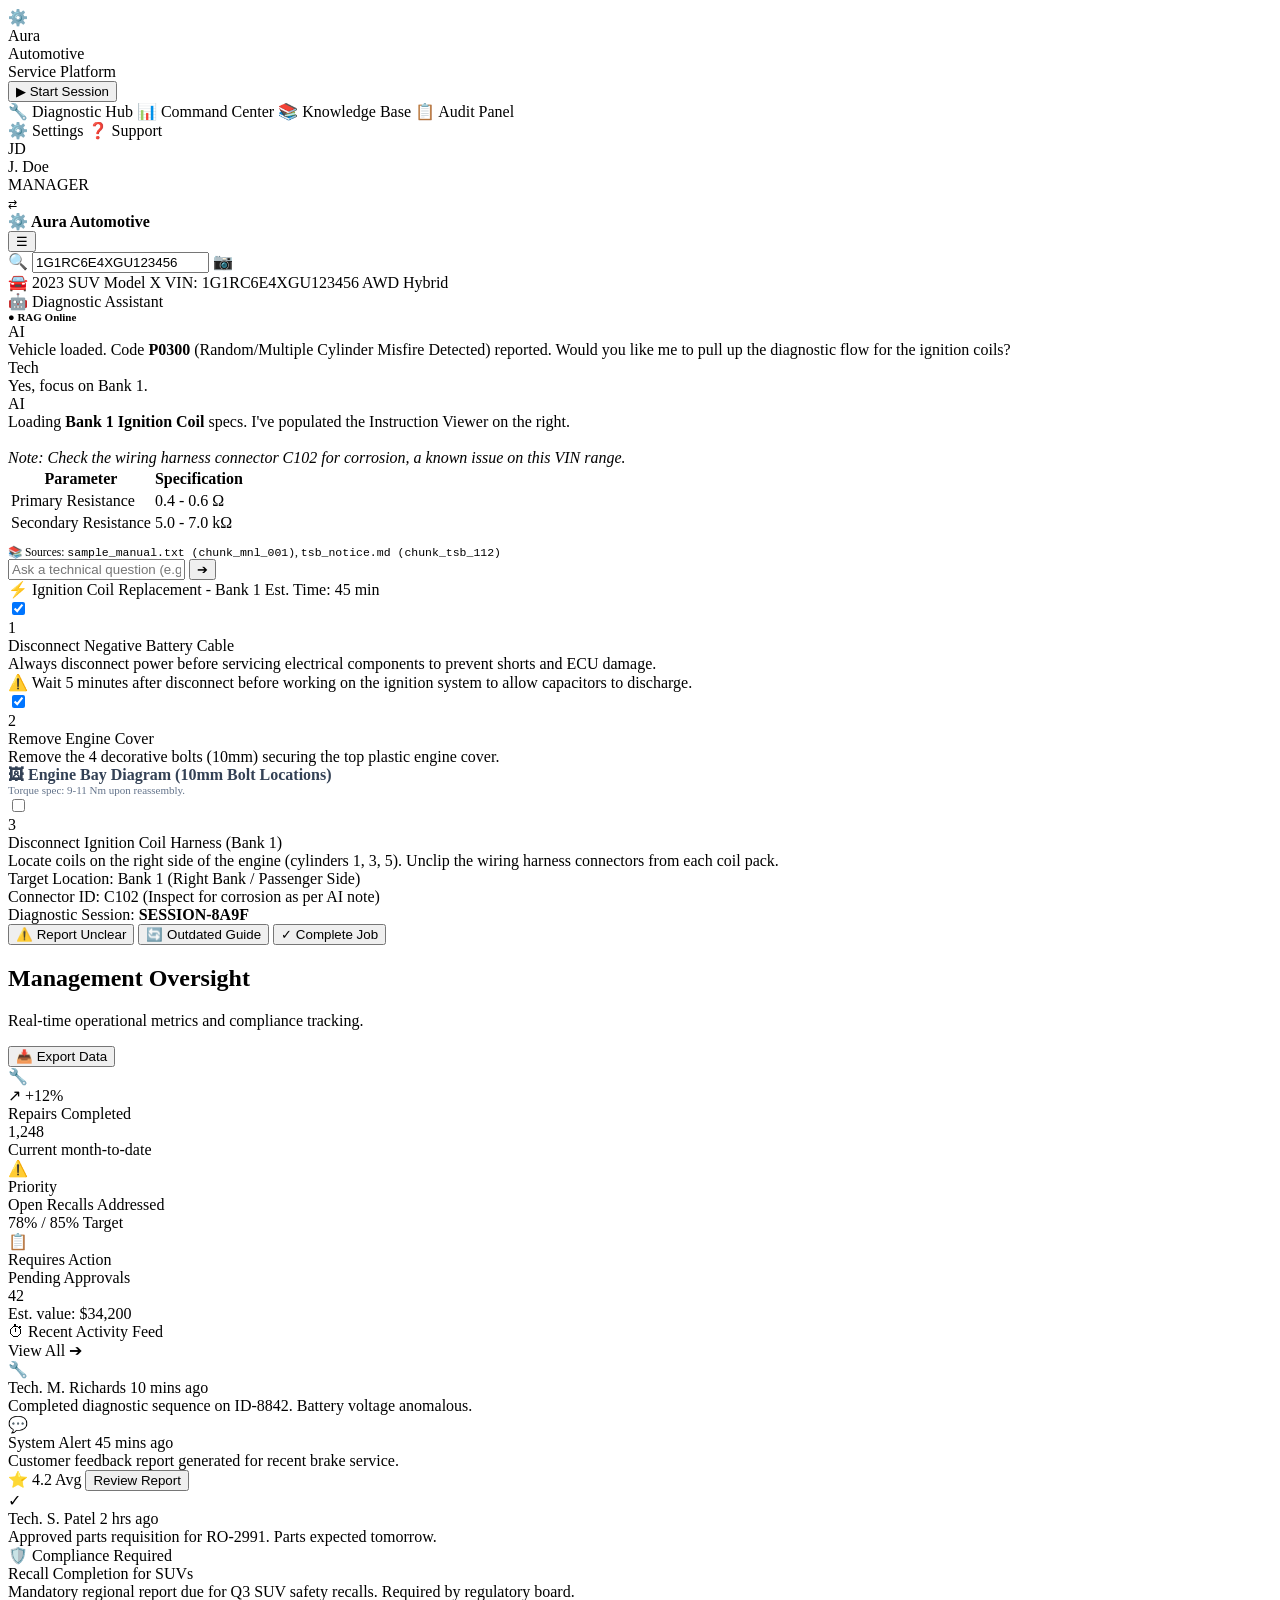
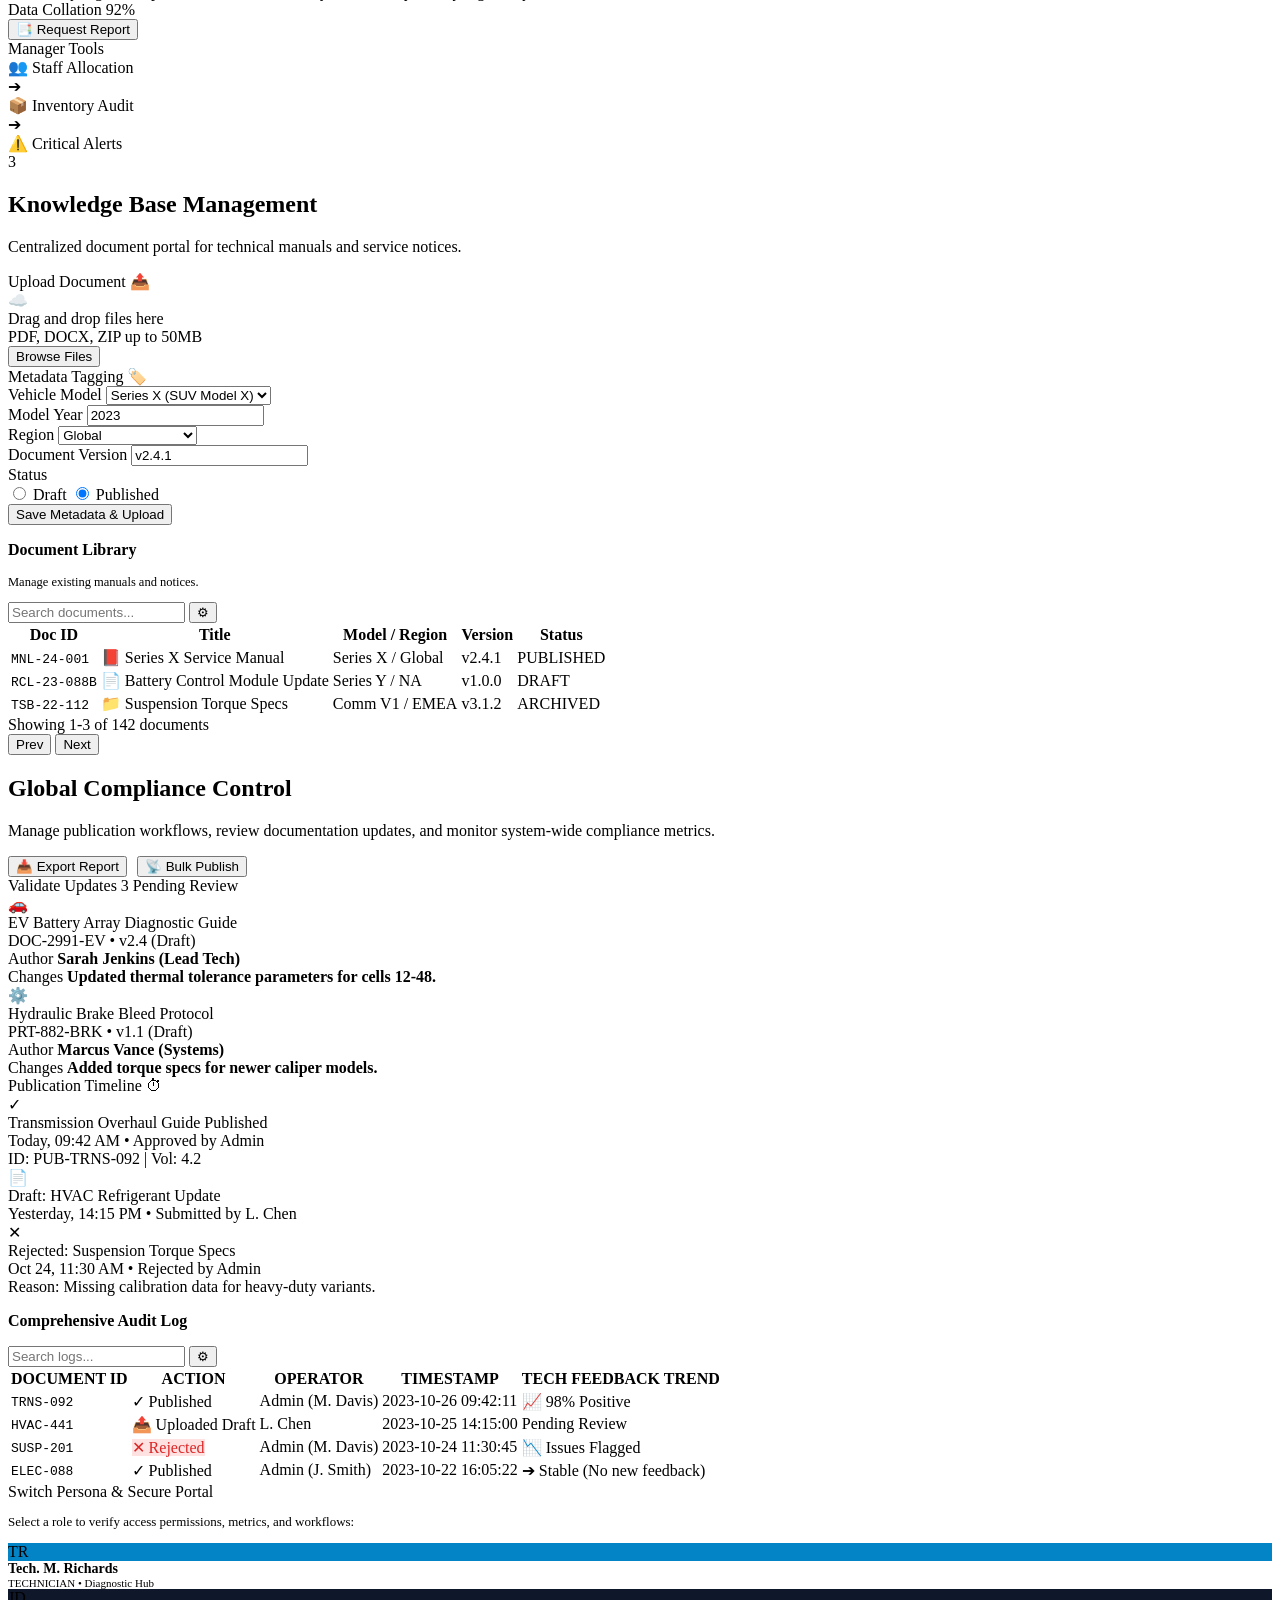
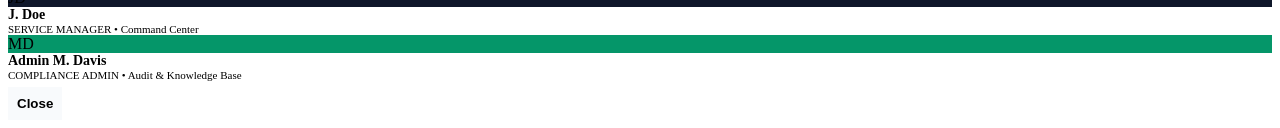
==== src/frontend/index.html @ fafbd46c "feat: implement 100% responsive multi-portal RAG platform for technician, manager, and admin" ====
<!DOCTYPE html>
<html lang="en">
<head>
  <meta charset="UTF-8">
  <meta name="viewport" content="width=device-width, initial-scale=1.0">
  <title>Aura Automotive - Service Platform</title>
  <meta name="description" content="Aura Automotive Multi-Portal RAG Platform: Diagnostic Hub, Command Center, Knowledge Base, and Global Compliance Audit.">
  <link rel="stylesheet" href="/static/style.css">
</head>
<body>

  <div class="app-wrapper">
    
    <!-- Left Navigation Sidebar -->
    <aside class="sidebar" id="app-sidebar">
      <div>
        <div class="brand-wrapper">
          <div class="brand-icon">⚙️</div>
          <div class="brand-text">Aura<br>Automotive</div>
        </div>
        <div class="brand-subtext">Service Platform</div>

        <button class="btn-start-session" id="btn-start-session">
          <span>▶</span> Start Session
        </button>

        <nav class="nav-menu">
          <a class="nav-item active" id="nav-diagnostic-hub" data-target="view-diagnostic-hub">
            <span class="nav-icon">🔧</span>
            <span>Diagnostic Hub</span>
          </a>
          <a class="nav-item" id="nav-command-center" data-target="view-command-center">
            <span class="nav-icon">📊</span>
            <span>Command Center</span>
          </a>
          <a class="nav-item" id="nav-knowledge-base" data-target="view-knowledge-base">
            <span class="nav-icon">📚</span>
            <span>Knowledge Base</span>
          </a>
          <a class="nav-item" id="nav-audit-panel" data-target="view-audit-panel">
            <span class="nav-icon">📋</span>
            <span>Audit Panel</span>
          </a>
        </nav>
      </div>

      <div class="sidebar-bottom">
        <div class="bottom-nav-group">
          <a class="nav-item" id="nav-settings">
            <span class="nav-icon">⚙️</span>
            <span>Settings</span>
          </a>
          <a class="nav-item" id="nav-support">
            <span class="nav-icon">❓</span>
            <span>Support</span>
          </a>
        </div>

        <!-- User Role Profile Pill & Switcher Trigger -->
        <div class="user-profile-pill" id="user-profile-trigger" title="Click to switch user role/portal">
          <div class="user-avatar-img" id="user-avatar-display">JD</div>
          <div class="user-info">
            <div class="user-name" id="user-name-display">J. Doe</div>
            <div class="user-role-badge" id="user-role-display">MANAGER</div>
          </div>
          <span style="font-size: 11px; color: var(--text-muted);">⇄</span>
        </div>
      </div>
    </aside>

    <!-- Main Container -->
    <div class="main-container">

      <!-- Mobile Topbar with Hamburger -->
      <div class="mobile-topbar">
        <div style="font-weight: 800; font-size: 16px;">⚙️ Aura Automotive</div>
        <button class="hamburger-btn" id="btn-mobile-menu">☰</button>
      </div>

      <!-- ===================================================================
           VIEW 1: TECHNICIAN - DIAGNOSTIC HUB
           =================================================================== -->
      <section class="portal-view active" id="view-diagnostic-hub">
        
        <!-- Top VIN & Vehicle Context Bar -->
        <div class="hub-top-bar">
          <div class="vin-search-wrapper">
            <span class="vin-search-icon">🔍</span>
            <input 
              type="text" 
              class="vin-search-input" 
              id="vin-search-input"
              value="1G1RC6E4XGU123456" 
              placeholder="Enter VIN or Model (e.g., JTMX...)"
            >
            <span class="vin-qr-icon" title="Scan Barcode / QR Code">📷</span>
          </div>

          <div class="vehicle-context-badge">
            <span>🚘 2023 SUV Model X</span>
            <span class="vin-number-tag">VIN: 1G1RC6E4XGU123456</span>
            <span class="powertrain-tag">AWD Hybrid</span>
          </div>
        </div>

        <!-- Split Diagnostic Workspace -->
        <div class="diagnostic-workspace">
          
          <!-- Left Panel: RAG Diagnostic Assistant Chat -->
          <div class="diagnostic-assistant-panel">
            <div class="panel-title-bar">
              <span>🤖</span> Diagnostic Assistant
              <span id="backend-status-pill" style="margin-left: auto; font-size: 11px; font-weight: 600; color: var(--success); display: flex; align-items: center; gap: 4px;">
                ● RAG Online
              </span>
            </div>

            <!-- Chat Stream Scroll -->
            <div class="chat-history-scroll" id="hub-chat-stream">
              
              <!-- Bot Initial Message -->
              <div class="chat-bubble-row bot">
                <div class="chat-avatar">AI</div>
                <div class="chat-bubble-content">
                  Vehicle loaded. Code <strong>P0300</strong> (Random/Multiple Cylinder Misfire Detected) reported. Would you like me to pull up the diagnostic flow for the ignition coils?
                </div>
              </div>

              <!-- Technician User Response -->
              <div class="chat-bubble-row user">
                <div class="chat-avatar user-avatar">Tech</div>
                <div class="chat-bubble-content">
                  Yes, focus on Bank 1.
                </div>
              </div>

              <!-- Bot Response with Specs Table -->
              <div class="chat-bubble-row bot" id="initial-bot-response">
                <div class="chat-avatar">AI</div>
                <div class="chat-bubble-content">
                  Loading <strong>Bank 1 Ignition Coil</strong> specs. I've populated the Instruction Viewer on the right.<br><br>
                  <em>Note: Check the wiring harness connector C102 for corrosion, a known issue on this VIN range.</em>
                  <table class="chat-specs-table">
                    <thead>
                      <tr><th>Parameter</th><th>Specification</th></tr>
                    </thead>
                    <tbody>
                      <tr><td>Primary Resistance</td><td>0.4 - 0.6 Ω</td></tr>
                      <tr><td>Secondary Resistance</td><td>5.0 - 7.0 kΩ</td></tr>
                    </tbody>
                  </table>
                  <div style="margin-top: 10px; font-size: 11.5px; color: var(--text-muted);">
                    📚 Sources: <code>sample_manual.txt (chunk_mnl_001)</code>, <code>tsb_notice.md (chunk_tsb_112)</code>
                  </div>
                </div>
              </div>

            </div>

            <!-- Chat Input Dock -->
            <div class="chat-input-dock">
              <input 
                type="text" 
                class="chat-input-field" 
                id="hub-query-input"
                placeholder="Ask a technical question (e.g., 'What is primary resistance?') ..." 
              />
              <button class="chat-send-btn" id="hub-query-submit">➔</button>
            </div>
          </div>

          <!-- Right Panel: Step-by-Step Repair Instruction Viewer -->
          <div class="instruction-viewer-panel">
            <div class="viewer-header-bar">
              <span>⚡ Ignition Coil Replacement - Bank 1</span>
              <span class="time-badge">Est. Time: 45 min</span>
            </div>

            <div class="steps-list-scroll">
              
              <!-- Step 1 -->
              <div class="step-item-card" id="repair-step-1">
                <div class="step-header-line">
                  <input type="checkbox" class="step-checkbox" id="check-step-1" checked>
                  <div class="step-number-box">1</div>
                  <span>Disconnect Negative Battery Cable</span>
                </div>
                <div class="step-body-text">
                  Always disconnect power before servicing electrical components to prevent shorts and ECU damage.
                </div>
                <div class="step-warning-box">
                  <span>⚠️</span>
                  <span>Wait 5 minutes after disconnect before working on the ignition system to allow capacitors to discharge.</span>
                </div>
              </div>

              <!-- Step 2 -->
              <div class="step-item-card" id="repair-step-2">
                <div class="step-header-line">
                  <input type="checkbox" class="step-checkbox" id="check-step-2" checked>
                  <div class="step-number-box">2</div>
                  <span>Remove Engine Cover</span>
                </div>
                <div class="step-body-text">
                  Remove the 4 decorative bolts (10mm) securing the top plastic engine cover.
                </div>
                <div class="step-diagram-preview">
                  <div style="font-weight: 600; color: #334155;">🖼 Engine Bay Diagram (10mm Bolt Locations)</div>
                  <div style="font-size: 11px; color: #64748b;">Torque spec: 9-11 Nm upon reassembly.</div>
                </div>
              </div>

              <!-- Step 3 (Active Step) -->
              <div class="step-item-card active-step" id="repair-step-3">
                <div class="step-header-line">
                  <input type="checkbox" class="step-checkbox" id="check-step-3">
                  <div class="step-number-box">3</div>
                  <span>Disconnect Ignition Coil Harness (Bank 1)</span>
                </div>
                <div class="step-body-text">
                  Locate coils on the right side of the engine (cylinders 1, 3, 5). Unclip the wiring harness connectors from each coil pack.
                </div>
                <div class="step-code-box">
                  Target Location: Bank 1 (Right Bank / Passenger Side)<br>
                  Connector ID: C102 (Inspect for corrosion as per AI note)
                </div>
              </div>

            </div>
          </div>

        </div>

        <!-- Diagnostic Session Bottom Action Bar -->
        <div class="diagnostic-bottom-bar">
          <div class="session-badge-text">
            Diagnostic Session: <strong>SESSION-8A9F</strong>
          </div>
          <div class="bottom-action-buttons">
            <button class="btn-report-unclear" id="btn-report-unclear">
              <span>⚠️</span> Report Unclear
            </button>
            <button class="btn-outdated-guide" id="btn-outdated-guide">
              <span>🔄</span> Outdated Guide
            </button>
            <button class="btn-complete-job" id="btn-complete-job">
              <span>✓</span> Complete Job
            </button>
          </div>
        </div>

      </section>

      <!-- ===================================================================
           VIEW 2: MANAGER - COMMAND CENTER (Management Oversight)
           =================================================================== -->
      <section class="portal-view" id="view-command-center">
        <div class="oversight-container">
          
          <!-- View Header -->
          <div class="view-header-row">
            <div>
              <h1 class="view-title-main">Management Oversight</h1>
              <p class="view-subtitle">Real-time operational metrics and compliance tracking.</p>
            </div>
            <button class="btn-export" id="btn-export-manager">
              <span>📥</span> Export Data
            </button>
          </div>

          <!-- Top Metrics KPI Cards Grid -->
          <div class="metrics-kpi-grid">
            
            <!-- KPI 1: Repairs Completed -->
            <div class="kpi-card">
              <div class="kpi-card-header">
                <div class="kpi-icon-square blue">🔧</div>
                <div class="kpi-badge-tag green">↗ +12%</div>
              </div>
              <div class="kpi-label">Repairs Completed</div>
              <div class="kpi-number-display" id="metric-repairs-count">1,248</div>
              <div class="kpi-footer-note">Current month-to-date</div>
            </div>

            <!-- KPI 2: Open Recalls Addressed -->
            <div class="kpi-card">
              <div class="kpi-card-header">
                <div class="kpi-icon-square red">⚠️</div>
                <div class="kpi-badge-tag yellow">Priority</div>
              </div>
              <div class="kpi-label">Open Recalls Addressed</div>
              <div class="kpi-number-display">
                <span id="metric-recalls-pct">78%</span>
                <span class="kpi-target-text">/ 85% Target</span>
              </div>
              <div class="kpi-progress-bar-track">
                <div class="kpi-progress-bar-fill" style="width: 78%;"></div>
              </div>
            </div>

            <!-- KPI 3: Pending Approvals -->
            <div class="kpi-card">
              <div class="kpi-card-header">
                <div class="kpi-icon-square amber">📋</div>
                <div class="kpi-badge-tag red">Requires Action</div>
              </div>
              <div class="kpi-label">Pending Approvals</div>
              <div class="kpi-number-display" id="metric-approvals-count">42</div>
              <div class="kpi-footer-note">Est. value: $34,200</div>
            </div>

          </div>

          <!-- Oversight Body: 2 Columns -->
          <div class="oversight-body-grid">
            
            <!-- Left: Recent Activity Feed -->
            <div class="feed-card-box">
              <div class="feed-header-line">
                <div class="feed-title">
                  <span>⏱</span> Recent Activity Feed
                </div>
                <a class="feed-view-all-link">View All ➔</a>
              </div>

              <div class="activity-timeline">
                
                <div class="activity-item">
                  <div class="activity-dot-icon">🔧</div>
                  <div class="activity-content">
                    <div class="activity-meta-top">
                      <span class="activity-actor-name">Tech. M. Richards</span>
                      <span class="activity-time">10 mins ago</span>
                    </div>
                    <div class="activity-text-desc">
                      Completed diagnostic sequence on <span class="tag-code">ID-8842</span>. Battery voltage anomalous.
                    </div>
                  </div>
                </div>

                <div class="activity-item">
                  <div class="activity-dot-icon">💬</div>
                  <div class="activity-content">
                    <div class="activity-meta-top">
                      <span class="activity-actor-name">System Alert</span>
                      <span class="activity-time">45 mins ago</span>
                    </div>
                    <div class="activity-text-desc">
                      Customer feedback report generated for recent brake service.
                    </div>
                    <div class="activity-action-row">
                      <span class="rating-badge">⭐ 4.2 Avg</span>
                      <button class="review-report-btn">Review Report</button>
                    </div>
                  </div>
                </div>

                <div class="activity-item">
                  <div class="activity-dot-icon">✓</div>
                  <div class="activity-content">
                    <div class="activity-meta-top">
                      <span class="activity-actor-name">Tech. S. Patel</span>
                      <span class="activity-time">2 hrs ago</span>
                    </div>
                    <div class="activity-text-desc">
                      Approved parts requisition for <span class="tag-code">RO-2991</span>. Parts expected tomorrow.
                    </div>
                  </div>
                </div>

              </div>
            </div>

            <!-- Right: Compliance Card & Manager Tools -->
            <div class="right-column-stack">
              
              <!-- Dark Compliance Card -->
              <div class="compliance-dark-card">
                <div class="compliance-tag-pill">
                  <span>🛡️</span> Compliance Required
                </div>
                <div class="compliance-card-title">Recall Completion for SUVs</div>
                <div class="compliance-card-desc">
                  Mandatory regional report due for Q3 SUV safety recalls. Required by regulatory board.
                </div>
                <div class="compliance-progress-box">
                  <div class="compliance-progress-labels">
                    <span>Data Collation</span>
                    <span>92%</span>
                  </div>
                  <div class="kpi-progress-bar-track" style="background: rgba(255,255,255,0.2);">
                    <div class="kpi-progress-bar-fill" style="width: 92%; background: #38bdf8;"></div>
                  </div>
                </div>
                <button class="btn-request-report" id="btn-request-compliance-report">
                  <span>📑</span> Request Report
                </button>
              </div>

              <!-- Manager Tools List -->
              <div class="manager-tools-card">
                <div class="tools-header-label">Manager Tools</div>
                <div class="tool-item-row">
                  <div class="tool-left-info">
                    <span>👥</span>
                    <span>Staff Allocation</span>
                  </div>
                  <span>➔</span>
                </div>
                <div class="tool-item-row">
                  <div class="tool-left-info">
                    <span>📦</span>
                    <span>Inventory Audit</span>
                  </div>
                  <span>➔</span>
                </div>
                <div class="tool-item-row">
                  <div class="tool-left-info">
                    <span>⚠️</span>
                    <span>Critical Alerts</span>
                  </div>
                  <div class="tool-alert-badge">3</div>
                </div>
              </div>

            </div>

          </div>

        </div>
      </section>

      <!-- ===================================================================
           VIEW 3: ADMIN - KNOWLEDGE BASE MANAGEMENT
           =================================================================== -->
      <section class="portal-view" id="view-knowledge-base">
        <div class="oversight-container">
          
          <div class="view-header-row">
            <div>
              <h1 class="view-title-main">Knowledge Base Management</h1>
              <p class="view-subtitle">Centralized document portal for technical manuals and service notices.</p>
            </div>
          </div>

          <div class="kb-layout-grid">
            
            <!-- Left: Upload & Tagging -->
            <div>
              <!-- Drag and Drop Box -->
              <div class="upload-dropzone-card">
                <div class="card-title-header">
                  <span>Upload Document</span>
                  <span>📤</span>
                </div>
                <div class="dropzone-dashed-box" id="dropzone-box">
                  <div class="dropzone-icon">☁️</div>
                  <div class="dropzone-text">Drag and drop files here</div>
                  <div class="dropzone-hint">PDF, DOCX, ZIP up to 50MB</div>
                  <button class="btn-browse-files">Browse Files</button>
                </div>
              </div>

              <!-- Metadata Tagging Form -->
              <div class="metadata-tagging-card">
                <div class="card-title-header">
                  <span>Metadata Tagging</span>
                  <span>🏷️</span>
                </div>

                <form id="metadata-tagging-form">
                  <div class="form-group">
                    <label>Vehicle Model</label>
                    <select id="tag-vehicle-model">
                      <option value="">Select Model...</option>
                      <option value="Series X (SUV Model X)" selected>Series X (SUV Model X)</option>
                      <option value="Series Y">Series Y</option>
                      <option value="Comm V1">Comm V1</option>
                    </select>
                  </div>

                  <div class="form-row-2col">
                    <div class="form-group">
                      <label>Model Year</label>
                      <input type="text" id="tag-model-year" placeholder="YYYY" value="2023">
                    </div>
                    <div class="form-group">
                      <label>Region</label>
                      <select id="tag-region">
                        <option value="Global">Global</option>
                        <option value="NA">North America (NA)</option>
                        <option value="EMEA">EMEA</option>
                      </select>
                    </div>
                  </div>

                  <div class="form-group">
                    <label>Document Version</label>
                    <input type="text" id="tag-doc-version" placeholder="e.g. v2.1.0" value="v2.4.1">
                  </div>

                  <div class="form-group">
                    <label>Status</label>
                    <div class="radio-group-row">
                      <label class="radio-label">
                        <input type="radio" name="doc_status" value="Draft"> Draft
                      </label>
                      <label class="radio-label">
                        <input type="radio" name="doc_status" value="Published" checked> Published
                      </label>
                    </div>
                  </div>

                  <button type="submit" class="btn-save-metadata">Save Metadata & Upload</button>
                </form>
              </div>

            </div>

            <!-- Right: Document Library Table -->
            <div class="document-library-card">
              <div class="library-top-bar">
                <div>
                  <h3 style="font-size: 16px; font-weight: 700; color: var(--text-title);">Document Library</h3>
                  <p style="font-size: 12.5px; color: var(--text-muted);">Manage existing manuals and notices.</p>
                </div>
                <div class="search-filter-box">
                  <input type="text" class="table-search-input" id="kb-search-input" placeholder="Search documents...">
                  <button class="btn-filter-icon">⚙</button>
                </div>
              </div>

              <table class="data-table" id="kb-table">
                <thead>
                  <tr>
                    <th>Doc ID</th>
                    <th>Title</th>
                    <th>Model / Region</th>
                    <th>Version</th>
                    <th>Status</th>
                  </tr>
                </thead>
                <tbody id="kb-table-body">
                  <tr>
                    <td><code>MNL-24-001</code></td>
                    <td>
                      <div class="doc-title-cell">
                        <span>📕</span>
                        <span>Series X Service Manual</span>
                      </div>
                    </td>
                    <td>Series X / Global</td>
                    <td>v2.4.1</td>
                    <td><span class="status-badge published">PUBLISHED</span></td>
                  </tr>
                  <tr>
                    <td><code>RCL-23-088B</code></td>
                    <td>
                      <div class="doc-title-cell">
                        <span>📄</span>
                        <span>Battery Control Module Update</span>
                      </div>
                    </td>
                    <td>Series Y / NA</td>
                    <td>v1.0.0</td>
                    <td><span class="status-badge draft">DRAFT</span></td>
                  </tr>
                  <tr>
                    <td><code>TSB-22-112</code></td>
                    <td>
                      <div class="doc-title-cell">
                        <span>📁</span>
                        <span>Suspension Torque Specs</span>
                      </div>
                    </td>
                    <td>Comm V1 / EMEA</td>
                    <td>v3.1.2</td>
                    <td><span class="status-badge archived">ARCHIVED</span></td>
                  </tr>
                </tbody>
              </table>

              <div class="table-pagination-footer">
                <div>Showing 1-3 of 142 documents</div>
                <div class="pagination-btns">
                  <button class="btn-page">Prev</button>
                  <button class="btn-page">Next</button>
                </div>
              </div>

            </div>

          </div>

        </div>
      </section>

      <!-- ===================================================================
           VIEW 4: ADMIN - GLOBAL COMPLIANCE CONTROL (Audit Panel)
           =================================================================== -->
      <section class="portal-view" id="view-audit-panel">
        <div class="oversight-container">
          
          <div class="view-header-row">
            <div>
              <h1 class="view-title-main">Global Compliance Control</h1>
              <p class="view-subtitle">Manage publication workflows, review documentation updates, and monitor system-wide compliance metrics.</p>
            </div>
            <div style="display: flex; gap: 10px;">
              <button class="btn-export" id="btn-export-audit">
                <span>📥</span> Export Report
              </button>
              <button class="btn-bulk-publish" id="btn-bulk-publish">
                <span>📡</span> Bulk Publish
              </button>
            </div>
          </div>

          <!-- Top Grid: Validate Updates & Publication Timeline -->
          <div class="audit-top-grid">
            
            <!-- Left: Validate Updates -->
            <div class="validate-updates-card">
              <div class="card-title-header">
                <span>Validate Updates</span>
                <span class="pending-review-badge">3 Pending Review</span>
              </div>

              <!-- Update 1 -->
              <div class="update-item-box">
                <div class="update-box-title-row">
                  <span>🚗</span>
                  <div class="update-box-title">EV Battery Array Diagnostic Guide</div>
                  <span class="update-doc-tag">DOC-2991-EV &bull; v2.4 (Draft)</span>
                </div>
                <div class="update-meta-grid">
                  <div>
                    <span>Author</span>
                    <strong>Sarah Jenkins (Lead Tech)</strong>
                  </div>
                  <div>
                    <span>Changes</span>
                    <strong>Updated thermal tolerance parameters for cells 12-48.</strong>
                  </div>
                </div>
              </div>

              <!-- Update 2 -->
              <div class="update-item-box">
                <div class="update-box-title-row">
                  <span>⚙️</span>
                  <div class="update-box-title">Hydraulic Brake Bleed Protocol</div>
                  <span class="update-doc-tag">PRT-882-BRK &bull; v1.1 (Draft)</span>
                </div>
                <div class="update-meta-grid">
                  <div>
                    <span>Author</span>
                    <strong>Marcus Vance (Systems)</strong>
                  </div>
                  <div>
                    <span>Changes</span>
                    <strong>Added torque specs for newer caliper models.</strong>
                  </div>
                </div>
              </div>

            </div>

            <!-- Right: Publication Timeline -->
            <div class="timeline-card">
              <div class="card-title-header">
                <span>Publication Timeline</span>
                <span>⏱</span>
              </div>

              <div class="timeline-items-list">
                
                <div class="timeline-item-entry">
                  <div class="timeline-icon-bubble">✓</div>
                  <div class="timeline-entry-content">
                    <div class="timeline-entry-title">Transmission Overhaul Guide Published</div>
                    <div class="timeline-entry-time">Today, 09:42 AM &bull; Approved by Admin</div>
                    <div class="timeline-id-box">ID: PUB-TRNS-092 | Vol: 4.2</div>
                  </div>
                </div>

                <div class="timeline-item-entry">
                  <div class="timeline-icon-bubble gray">📄</div>
                  <div class="timeline-entry-content">
                    <div class="timeline-entry-title">Draft: HVAC Refrigerant Update</div>
                    <div class="timeline-entry-time">Yesterday, 14:15 PM &bull; Submitted by L. Chen</div>
                  </div>
                </div>

                <div class="timeline-item-entry">
                  <div class="timeline-icon-bubble red">✕</div>
                  <div class="timeline-entry-content">
                    <div class="timeline-entry-title">Rejected: Suspension Torque Specs</div>
                    <div class="timeline-entry-time">Oct 24, 11:30 AM &bull; Rejected by Admin</div>
                    <div class="timeline-rejection-reason">Reason: Missing calibration data for heavy-duty variants.</div>
                  </div>
                </div>

              </div>
            </div>

          </div>

          <!-- Bottom: Comprehensive Audit Log Table -->
          <div class="audit-table-card">
            <div class="library-top-bar">
              <div>
                <h3 style="font-size: 16px; font-weight: 700; color: var(--text-title);">Comprehensive Audit Log</h3>
              </div>
              <div class="search-filter-box">
                <input type="text" class="table-search-input" id="audit-search-input" placeholder="Search logs...">
                <button class="btn-filter-icon">⚙</button>
              </div>
            </div>

            <table class="data-table" id="audit-table">
              <thead>
                <tr>
                  <th>DOCUMENT ID</th>
                  <th>ACTION</th>
                  <th>OPERATOR</th>
                  <th>TIMESTAMP</th>
                  <th>TECH FEEDBACK TREND</th>
                </tr>
              </thead>
              <tbody>
                <tr>
                  <td><code>TRNS-092</code></td>
                  <td><span class="status-badge published">✓ Published</span></td>
                  <td>Admin (M. Davis)</td>
                  <td>2023-10-26 09:42:11</td>
                  <td><span class="feedback-trend-pill positive">📈 98% Positive</span></td>
                </tr>
                <tr>
                  <td><code>HVAC-441</code></td>
                  <td><span class="status-badge draft">📤 Uploaded Draft</span></td>
                  <td>L. Chen</td>
                  <td>2023-10-25 14:15:00</td>
                  <td><span class="feedback-trend-pill neutral">Pending Review</span></td>
                </tr>
                <tr>
                  <td><code>SUSP-201</code></td>
                  <td><span class="status-badge" style="background:#fee2e2; color:#dc2626;">✕ Rejected</span></td>
                  <td>Admin (M. Davis)</td>
                  <td>2023-10-24 11:30:45</td>
                  <td><span class="feedback-trend-pill negative">📉 Issues Flagged</span></td>
                </tr>
                <tr>
                  <td><code>ELEC-088</code></td>
                  <td><span class="status-badge published">✓ Published</span></td>
                  <td>Admin (J. Smith)</td>
                  <td>2023-10-22 16:05:22</td>
                  <td><span class="feedback-trend-pill neutral">➔ Stable (No new feedback)</span></td>
                </tr>
              </tbody>
            </table>

          </div>

        </div>
      </section>

    </div>
  </div>

  <!-- Role Switcher Modal -->
  <div class="role-modal-backdrop" id="role-modal">
    <div class="role-modal-card">
      <div class="role-modal-title">Switch Persona & Secure Portal</div>
      <p style="font-size: 13px; color: var(--text-muted);">
        Select a role to verify access permissions, metrics, and workflows:
      </p>

      <div class="role-options-list">
        <div class="role-select-item" data-role="TECHNICIAN" data-name="Tech. M. Richards" data-avatar="TR" data-target="view-diagnostic-hub">
          <div class="user-avatar-img" style="background:#0284c7;">TR</div>
          <div>
            <div style="font-weight: 700; font-size: 14px;">Tech. M. Richards</div>
            <div style="font-size: 11px; color: var(--primary);">TECHNICIAN &bull; Diagnostic Hub</div>
          </div>
        </div>

        <div class="role-select-item selected" data-role="MANAGER" data-name="J. Doe" data-avatar="JD" data-target="view-command-center">
          <div class="user-avatar-img" style="background:#0f172a;">JD</div>
          <div>
            <div style="font-weight: 700; font-size: 14px;">J. Doe</div>
            <div style="font-size: 11px; color: var(--primary);">SERVICE MANAGER &bull; Command Center</div>
          </div>
        </div>

        <div class="role-select-item" data-role="ADMIN" data-name="Admin M. Davis" data-avatar="MD" data-target="view-audit-panel">
          <div class="user-avatar-img" style="background:#059669;">MD</div>
          <div>
            <div style="font-weight: 700; font-size: 14px;">Admin M. Davis</div>
            <div style="font-size: 11px; color: var(--primary);">COMPLIANCE ADMIN &bull; Audit & Knowledge Base</div>
          </div>
        </div>
      </div>

      <button id="btn-close-role-modal" style="margin-top: 6px; padding: 9px; border: 1px solid var(--border-color); background: #f8fafc; border-radius: var(--radius-md); font-weight: 600; cursor: pointer;">
        Close
      </button>
    </div>
  </div>

  <script src="/static/app.js"></script>
</body>
</html>
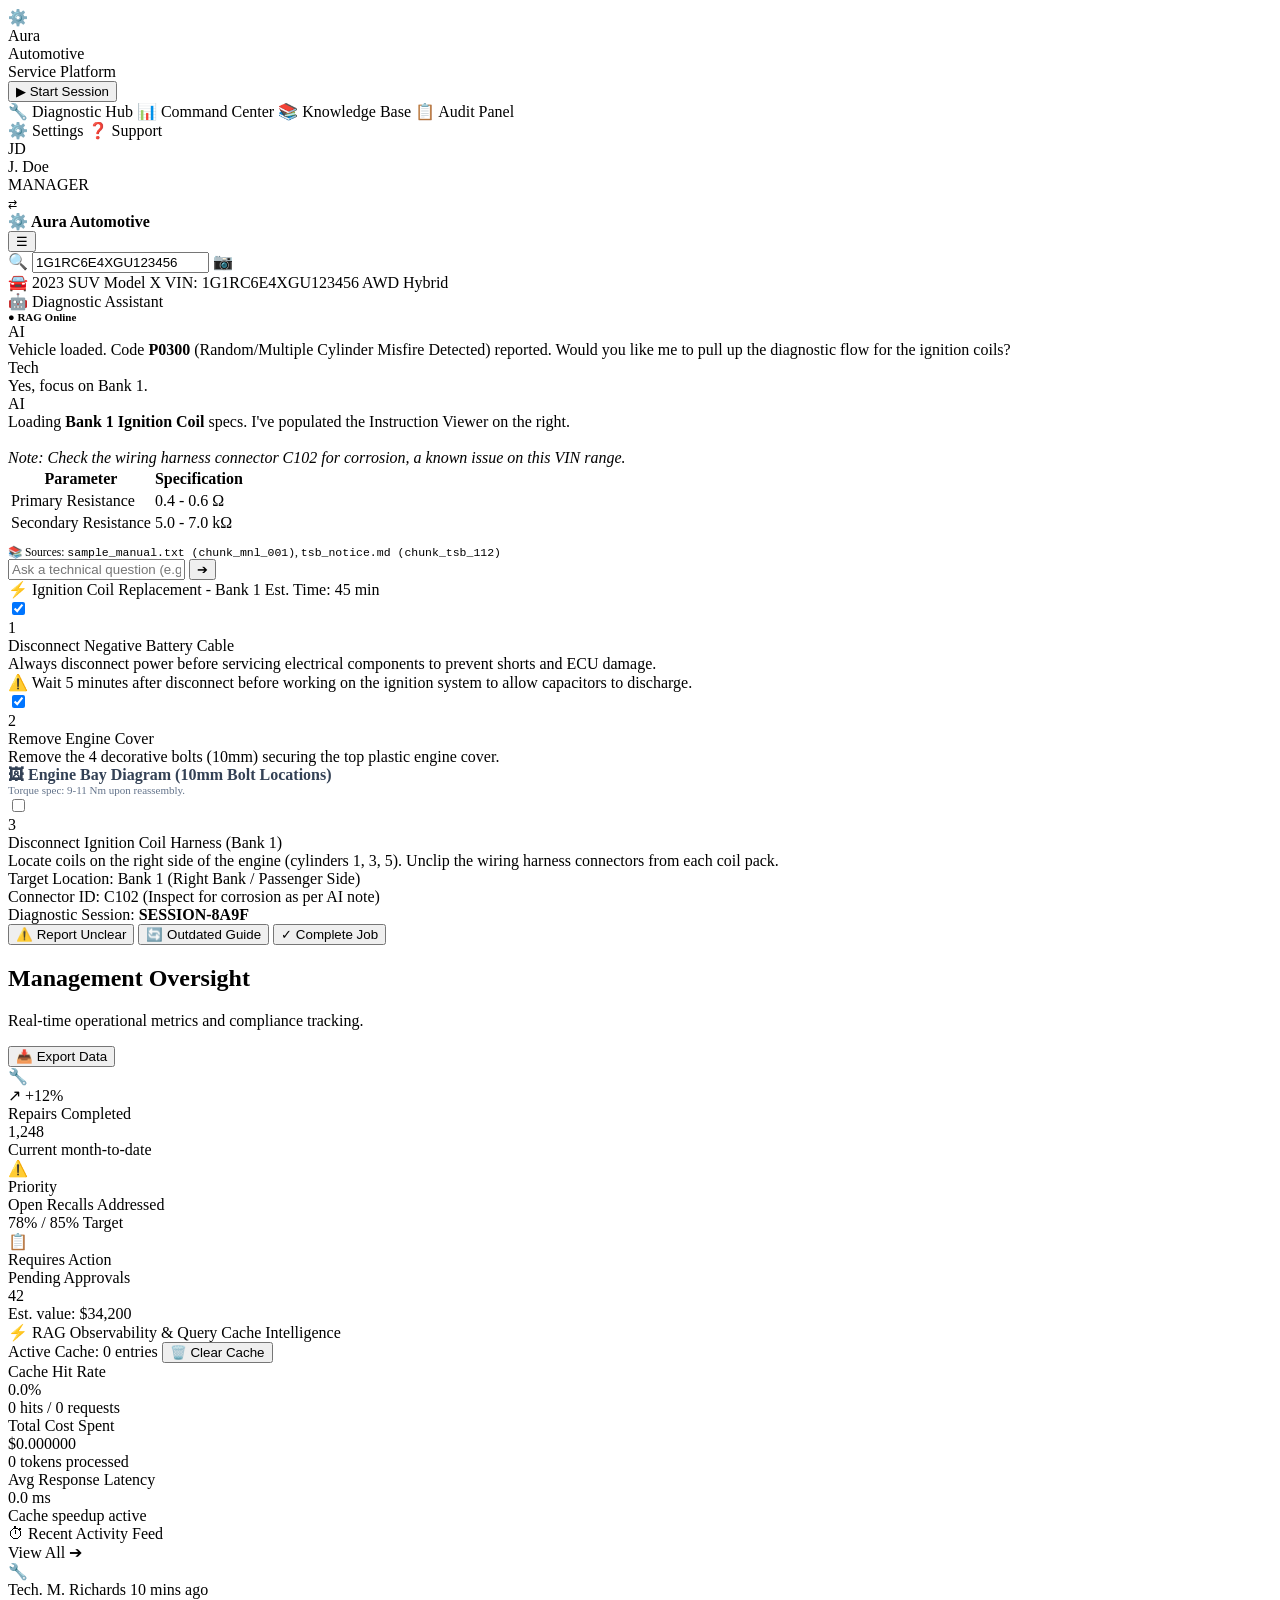
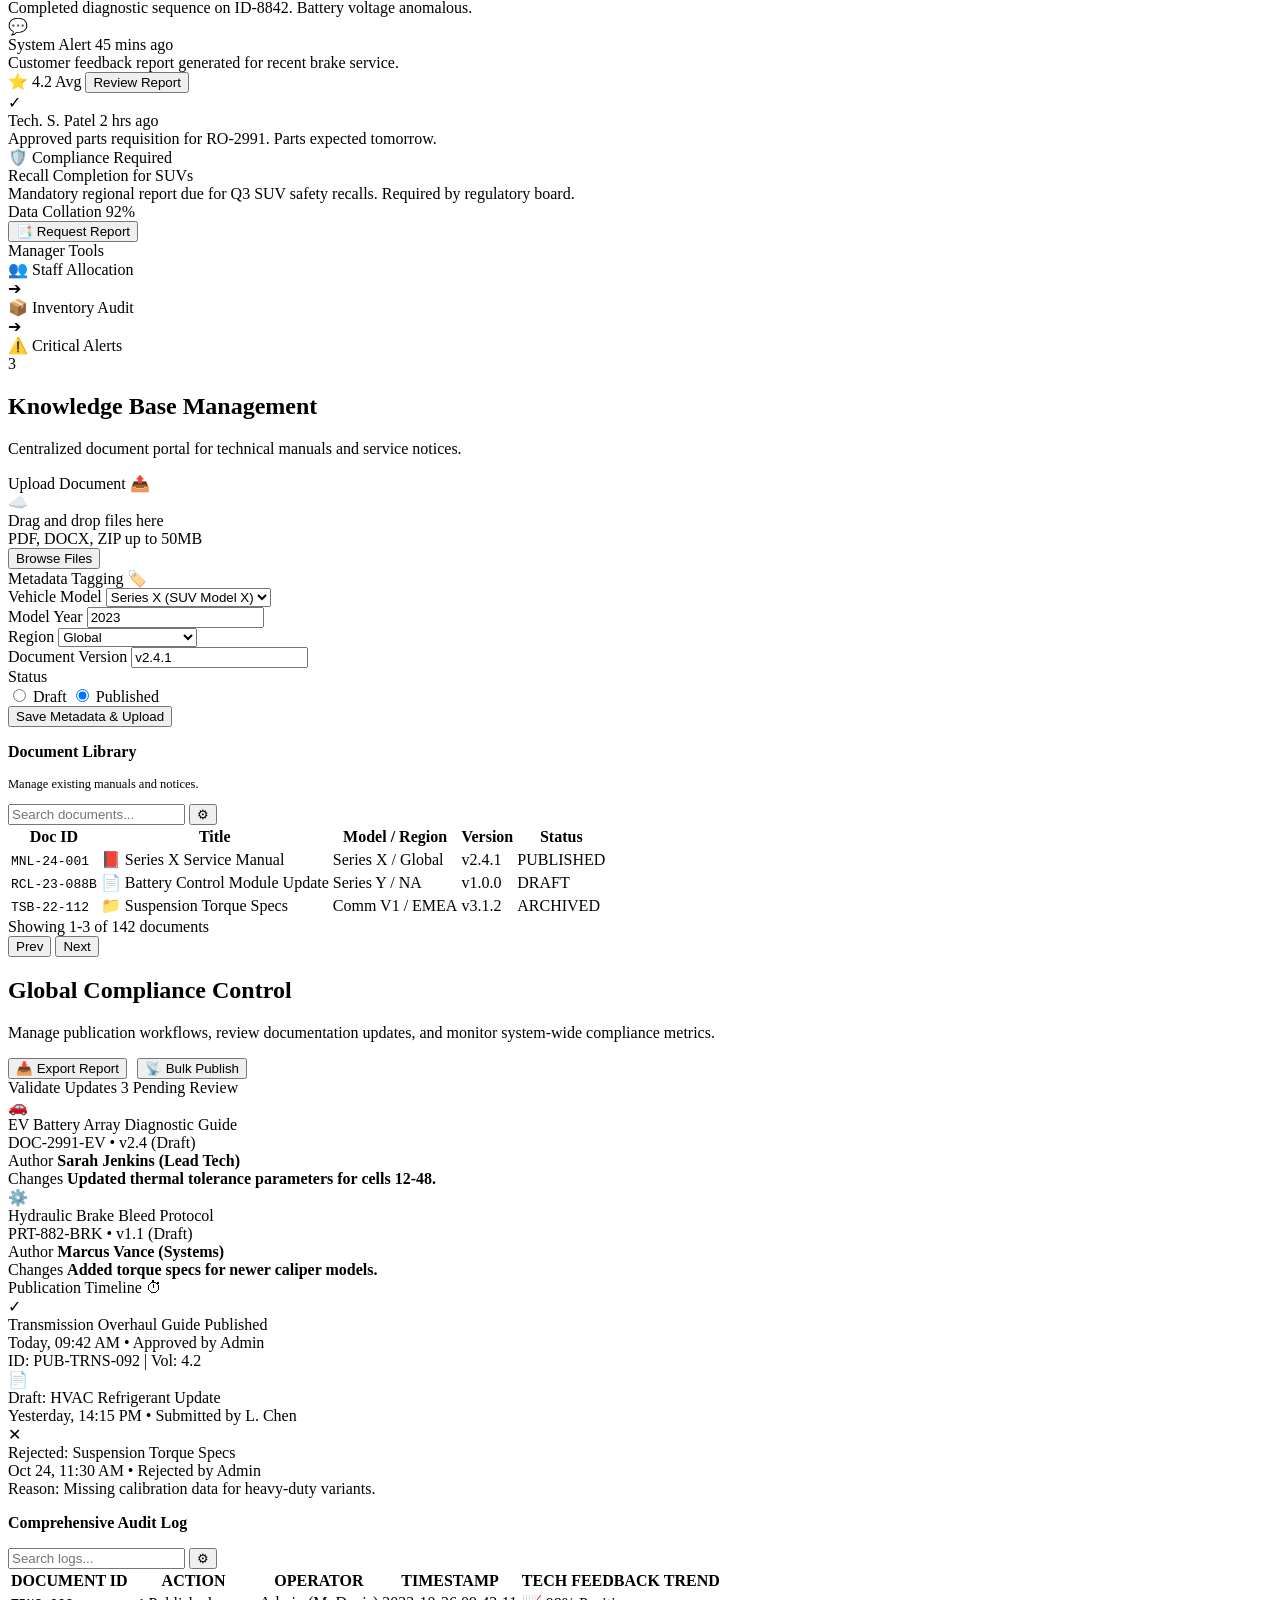
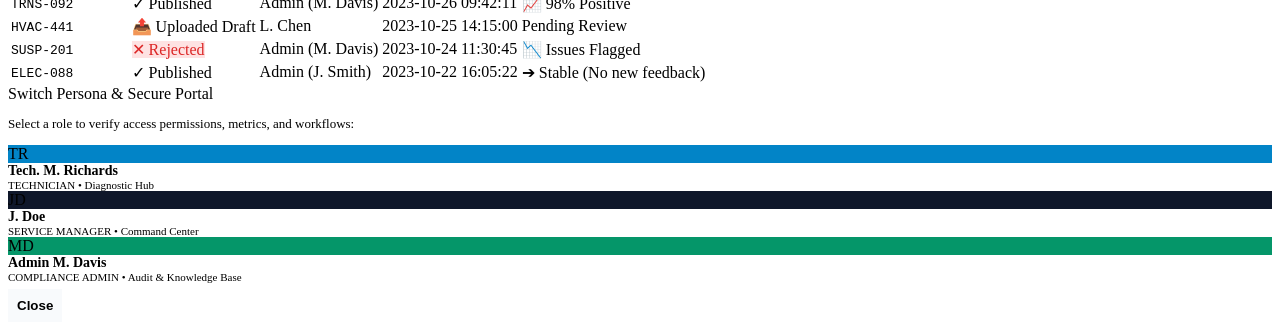
==== commit 463b9a78: "feat: implement SHA-256 query caching, structured audit logging, and token cost tracking" ====
--- a/src/frontend/index.html
+++ b/src/frontend/index.html
@@ -309,6 +309,41 @@
               <div class="kpi-footer-note">Est. value: $34,200</div>
             </div>
 
+          </div>
+
+          <!-- RAG Observability & Query Caching Metrics Strip -->
+          <div class="observability-metrics-section">
+            <div class="observability-header-row">
+              <div class="observability-title">
+                <span>⚡</span> RAG Observability &amp; Query Cache Intelligence
+              </div>
+              <div class="observability-actions">
+                <span id="cache-entries-pill" class="badge-pill-outline">Active Cache: 0 entries</span>
+                <button class="btn-flush-cache" id="btn-clear-query-cache" title="Purge in-memory query cache">
+                  <span>🗑️</span> Clear Cache
+                </button>
+              </div>
+            </div>
+
+            <div class="observability-cards-grid">
+              <div class="obs-card">
+                <div class="obs-card-label">Cache Hit Rate</div>
+                <div class="obs-card-val" id="obs-hit-rate">0.0%</div>
+                <div class="obs-card-sub" id="obs-hit-count">0 hits / 0 requests</div>
+              </div>
+
+              <div class="obs-card">
+                <div class="obs-card-label">Total Cost Spent</div>
+                <div class="obs-card-val" id="obs-cost-spent">$0.000000</div>
+                <div class="obs-card-sub" id="obs-tokens-spent">0 tokens processed</div>
+              </div>
+
+              <div class="obs-card">
+                <div class="obs-card-label">Avg Response Latency</div>
+                <div class="obs-card-val" id="obs-avg-latency">0.0 ms</div>
+                <div class="obs-card-sub" id="obs-latency-sub">Cache speedup active</div>
+              </div>
+            </div>
           </div>
 
           <!-- Oversight Body: 2 Columns -->
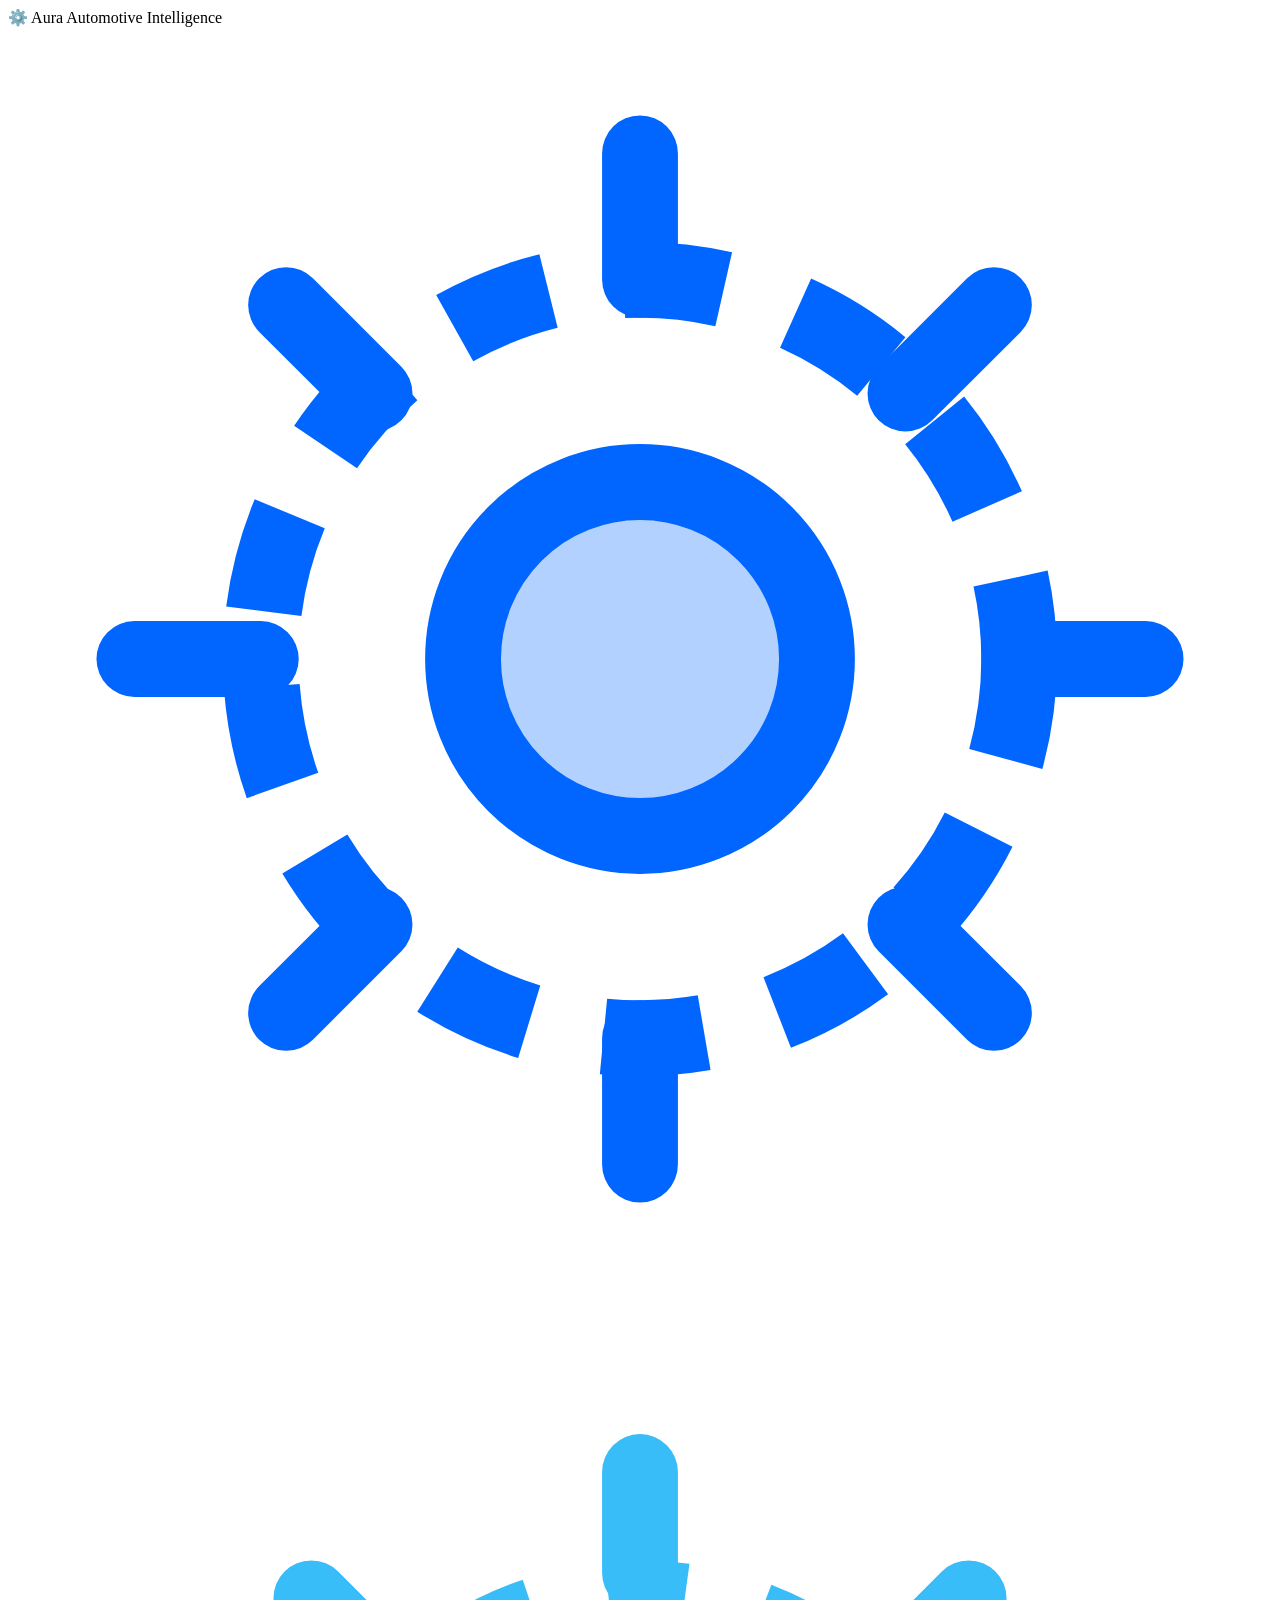
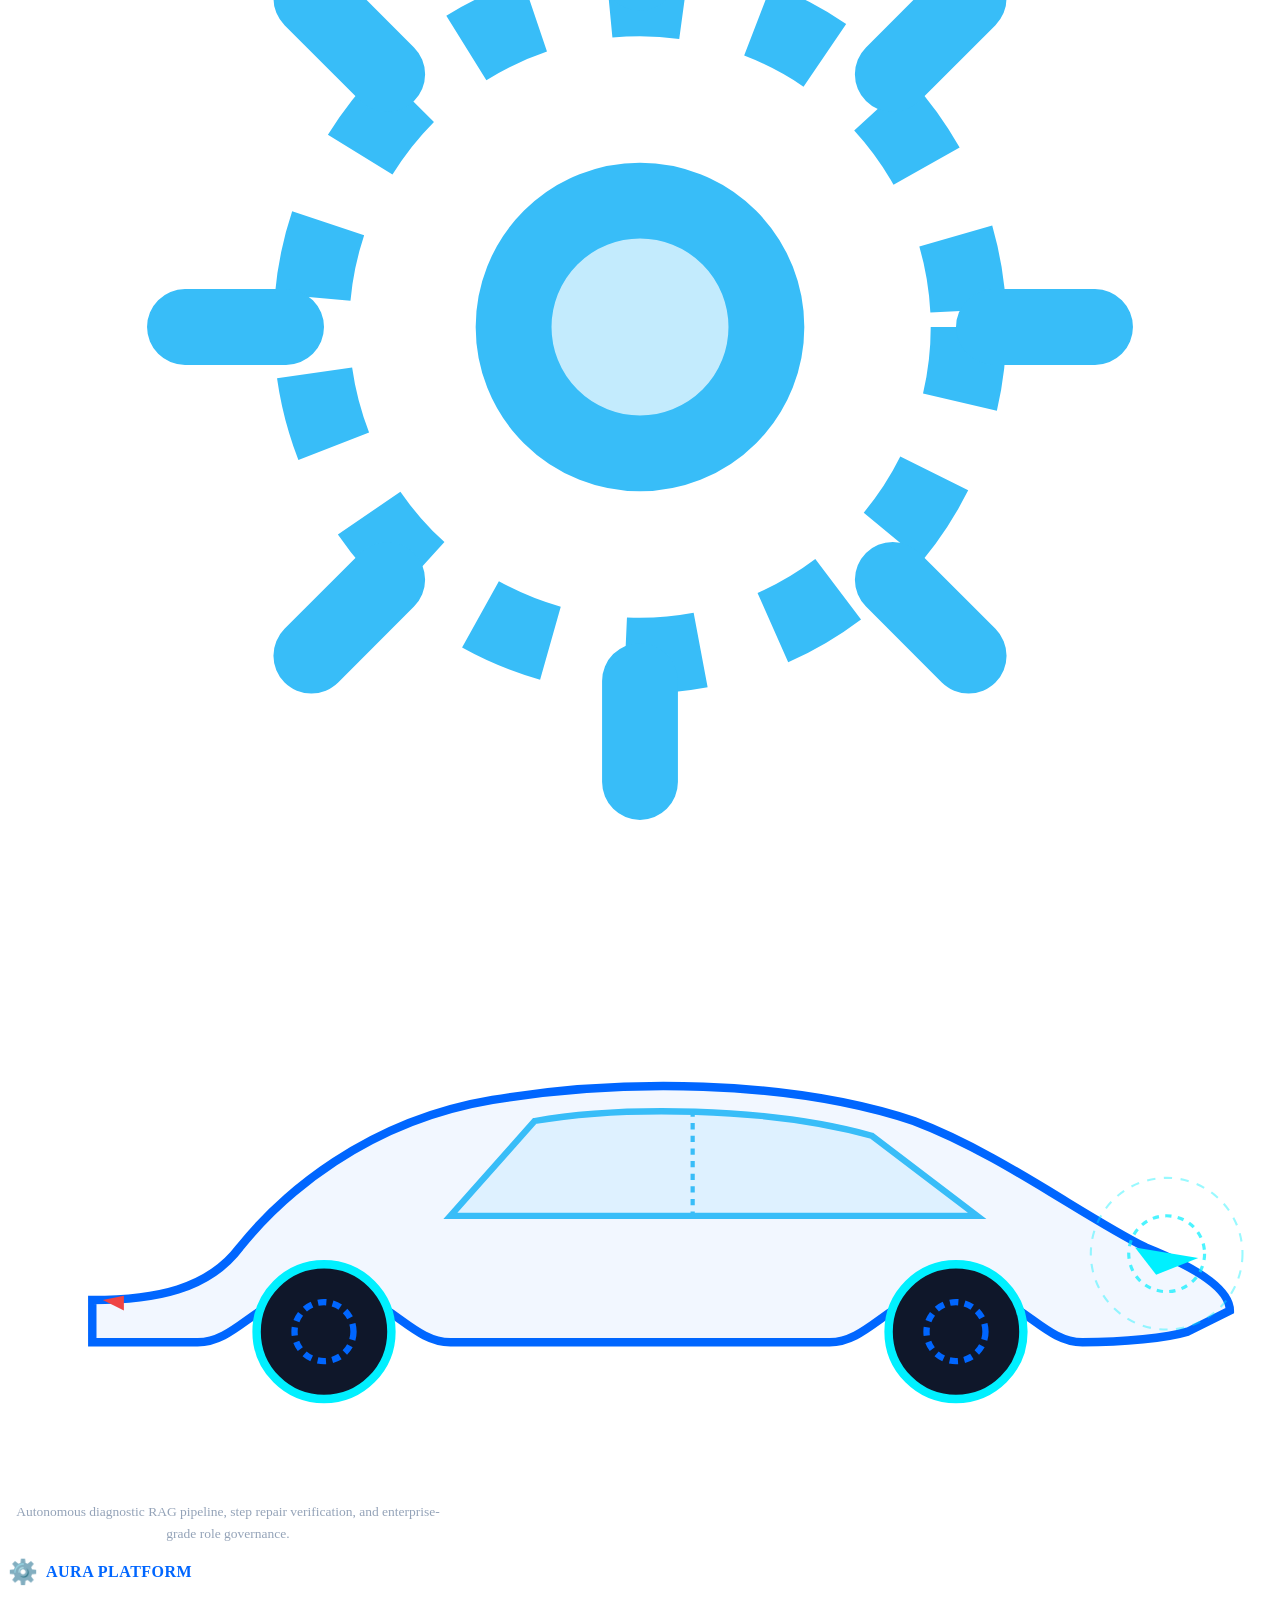
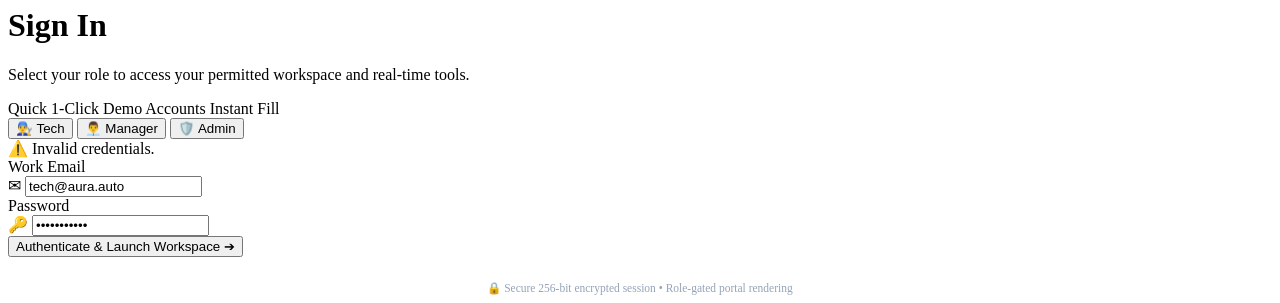
==== commit 13d5ef24: "docs: update README with setup instructions, safe secrets config, and end-to-end demo" ====
--- a/src/frontend/index.html
+++ b/src/frontend/index.html
@@ -9,7 +9,150 @@
 </head>
 <body>
 
-  <div class="app-wrapper">
+  <!-- =========================================================================
+       SPLIT-SCREEN SECURE LOGIN PAGE
+       ========================================================================= -->
+  <div class="login-screen-wrapper" id="login-screen">
+    
+    <!-- Left Hero Illustration Side -->
+    <div class="login-hero-side">
+      <div class="login-hero-waves"></div>
+      
+      <div class="login-hero-header">
+        <div class="login-brand-pill">
+          <span>⚙️</span> Aura Automotive Intelligence
+        </div>
+      </div>
+
+      <div class="login-hero-center">
+        <!-- Mechanical Gears -->
+        <div class="gear-assembly">
+          <svg class="gear-svg-1" viewBox="0 0 100 100" fill="none" stroke="#0066ff" stroke-width="6">
+            <circle cx="50" cy="50" r="30" stroke-dasharray="8 6"/>
+            <circle cx="50" cy="50" r="14" fill="#0066ff" fill-opacity="0.3"/>
+            <path d="M50 10v10M50 80v10M10 50h10M80 50h10M22 22l7 7M71 71l7 7M22 78l7-7M71 29l7-7" stroke-linecap="round"/>
+          </svg>
+          <svg class="gear-svg-2" viewBox="0 0 100 100" fill="none" stroke="#38bdf8" stroke-width="6">
+            <circle cx="50" cy="50" r="26" stroke-dasharray="6 6"/>
+            <circle cx="50" cy="50" r="10" fill="#38bdf8" fill-opacity="0.3"/>
+            <path d="M50 14v8M50 78v8M14 50h8M78 50h8M24 24l6 6M70 70l6 6M24 76l6-6M70 30l6-6" stroke-linecap="round"/>
+          </svg>
+        </div>
+
+        <!-- Animated Glowing Car SVG -->
+        <div class="car-animation-stage">
+          <div class="laser-scanline"></div>
+          <svg class="car-svg-outline" viewBox="0 0 600 220" fill="none" xmlns="http://www.w3.org/2000/svg">
+            <path d="M40 160 C 70 160, 95 155, 110 135 C 130 110, 170 75, 230 65 C 290 55, 370 55, 430 75 C 470 90, 510 120, 540 135 C 565 145, 580 155, 580 165 L 560 175 C 550 178, 530 180, 510 180 C 490 180, 480 155, 450 155 C 420 155, 410 180, 390 180 L 210 180 C 190 180, 180 155, 150 155 C 120 155, 110 180, 90 180 L 40 180 Z" stroke="#0066ff" stroke-width="4" fill="rgba(0, 102, 255, 0.05)"/>
+            <circle cx="150" cy="175" r="32" stroke="#00f0ff" stroke-width="4" fill="#0f172a"/>
+            <circle cx="150" cy="175" r="14" stroke="#0066ff" stroke-width="3" stroke-dasharray="4 3"/>
+            <circle cx="450" cy="175" r="32" stroke="#00f0ff" stroke-width="4" fill="#0f172a"/>
+            <circle cx="450" cy="175" r="14" stroke="#0066ff" stroke-width="3" stroke-dasharray="4 3"/>
+            <path d="M210 120 L 250 75 C 290 68, 360 68, 410 82 L 460 120 Z" stroke="#38bdf8" stroke-width="3" fill="rgba(56, 189, 248, 0.1)"/>
+            <line x1="325" y1="70" x2="325" y2="120" stroke="#38bdf8" stroke-width="2" stroke-dasharray="3 3"/>
+            <polygon points="535,135 565,140 545,148" fill="#00f0ff"/>
+            <polygon points="45,160 55,158 55,165" fill="#ef4444"/>
+            <circle cx="550" cy="138" r="18" stroke="#00f0ff" stroke-width="1.5" stroke-dasharray="3 3" opacity="0.7"/>
+            <circle cx="550" cy="138" r="36" stroke="#00f0ff" stroke-width="1" stroke-dasharray="4 4" opacity="0.4"/>
+          </svg>
+        </div>
+
+        <h2 style="font-size: 24px; font-weight: 800; color: #ffffff; margin-top: 24px; text-align: center;">
+          Aura Automotive OS
+        </h2>
+        <p style="font-size: 13.5px; color: #94a3b8; max-width: 440px; text-align: center; margin-top: 6px; line-height: 1.6;">
+          Autonomous diagnostic RAG pipeline, step repair verification, and enterprise-grade role governance.
+        </p>
+      </div>
+
+    </div>
+
+    <!-- Right Login Form Side -->
+    <div class="login-form-side">
+      <div class="login-card">
+        
+        <div class="login-title-row">
+          <div style="display: flex; align-items: center; gap: 8px; margin-bottom: 8px;">
+            <span style="font-size: 24px;">⚙️</span>
+            <span style="font-weight: 800; font-size: 16px; color: #0066ff; letter-spacing: 0.5px;">AURA PLATFORM</span>
+          </div>
+          <h1 class="login-main-title">Sign In</h1>
+          <p class="login-subtitle">
+            Select your role to access your permitted workspace and real-time tools.
+          </p>
+        </div>
+
+        <!-- Quick 1-Click Demo Logins -->
+        <div class="demo-accounts-strip">
+          <div class="demo-strip-label">
+            <span>Quick 1-Click Demo Accounts</span>
+            <span style="color: var(--primary);">Instant Fill</span>
+          </div>
+          <div class="demo-pills-row">
+            <button type="button" class="demo-pill-btn active" id="demo-tech-btn">
+              <span>👨‍🔧</span> Tech
+            </button>
+            <button type="button" class="demo-pill-btn" id="demo-manager-btn">
+              <span>👨‍💼</span> Manager
+            </button>
+            <button type="button" class="demo-pill-btn" id="demo-admin-btn">
+              <span>🛡️</span> Admin
+            </button>
+          </div>
+        </div>
+
+        <div class="login-error-banner" id="login-error-banner">
+          <span>⚠️</span> <span id="login-error-text">Invalid credentials.</span>
+        </div>
+
+        <form id="auth-login-form">
+          <div class="login-form-group">
+            <label class="login-label" for="login-email">Work Email</label>
+            <div class="login-input-wrapper">
+              <span class="login-input-icon">✉</span>
+              <input 
+                type="email" 
+                id="login-email" 
+                class="login-input-field" 
+                value="tech@aura.auto" 
+                required 
+                placeholder="name@aura.auto"
+              >
+            </div>
+          </div>
+
+          <div class="login-form-group">
+            <label class="login-label" for="login-password">Password</label>
+            <div class="login-input-wrapper">
+              <span class="login-input-icon">🔑</span>
+              <input 
+                type="password" 
+                id="login-password" 
+                class="login-input-field" 
+                value="password123" 
+                required 
+                placeholder="••••••••"
+              >
+            </div>
+          </div>
+
+          <button type="submit" class="btn-login-submit" id="btn-login-submit">
+            <span id="btn-login-spinner" style="display:none;">⏳</span>
+            <span>Authenticate & Launch Workspace</span> ➔
+          </button>
+        </form>
+
+        <div style="margin-top: 24px; text-align: center; font-size: 11.5px; color: #94a3b8;">
+          🔒 Secure 256-bit encrypted session • Role-gated portal rendering
+        </div>
+
+      </div>
+    </div>
+
+  </div>
+
+  <!-- Application Shell (Role-Gated) -->
+  <div class="app-wrapper" id="app-shell" style="display: none;">
     
     <!-- Left Navigation Sidebar -->
     <aside class="sidebar" id="app-sidebar">
@@ -24,20 +167,20 @@
           <span>▶</span> Start Session
         </button>
 
-        <nav class="nav-menu">
-          <a class="nav-item active" id="nav-diagnostic-hub" data-target="view-diagnostic-hub">
+        <nav class="nav-menu" id="main-nav-menu">
+          <a class="nav-item active" id="nav-diagnostic-hub" data-target="view-diagnostic-hub" data-roles="TECHNICIAN,MANAGER,ADMIN">
             <span class="nav-icon">🔧</span>
             <span>Diagnostic Hub</span>
           </a>
-          <a class="nav-item" id="nav-command-center" data-target="view-command-center">
+          <a class="nav-item" id="nav-command-center" data-target="view-command-center" data-roles="MANAGER,ADMIN">
             <span class="nav-icon">📊</span>
             <span>Command Center</span>
           </a>
-          <a class="nav-item" id="nav-knowledge-base" data-target="view-knowledge-base">
+          <a class="nav-item" id="nav-knowledge-base" data-target="view-knowledge-base" data-roles="ADMIN">
             <span class="nav-icon">📚</span>
             <span>Knowledge Base</span>
           </a>
-          <a class="nav-item" id="nav-audit-panel" data-target="view-audit-panel">
+          <a class="nav-item" id="nav-audit-panel" data-target="view-audit-panel" data-roles="ADMIN">
             <span class="nav-icon">📋</span>
             <span>Audit Panel</span>
           </a>
@@ -46,24 +189,27 @@
 
       <div class="sidebar-bottom">
         <div class="bottom-nav-group">
-          <a class="nav-item" id="nav-settings">
+          <a class="nav-item" id="nav-settings" data-roles="TECHNICIAN,MANAGER,ADMIN">
             <span class="nav-icon">⚙️</span>
             <span>Settings</span>
           </a>
-          <a class="nav-item" id="nav-support">
+          <a class="nav-item" id="nav-support" data-roles="TECHNICIAN,MANAGER,ADMIN">
             <span class="nav-icon">❓</span>
             <span>Support</span>
           </a>
-        </div>
-
-        <!-- User Role Profile Pill & Switcher Trigger -->
-        <div class="user-profile-pill" id="user-profile-trigger" title="Click to switch user role/portal">
-          <div class="user-avatar-img" id="user-avatar-display">JD</div>
+          <a class="nav-item nav-logout" id="nav-logout-btn" title="Sign out of current session">
+            <span class="nav-icon">🚪</span>
+            <span>Sign Out</span>
+          </a>
+        </div>
+
+        <!-- Authenticated User Profile Badge (Secure Session) -->
+        <div class="user-profile-pill" id="user-profile-card">
+          <div class="user-avatar-img" id="user-avatar-display">TR</div>
           <div class="user-info">
-            <div class="user-name" id="user-name-display">J. Doe</div>
-            <div class="user-role-badge" id="user-role-display">MANAGER</div>
-          </div>
-          <span style="font-size: 11px; color: var(--text-muted);">⇄</span>
+            <div class="user-name" id="user-name-display">Tech. M. Richards</div>
+            <div class="user-role-badge" id="user-role-display">TECHNICIAN</div>
+          </div>
         </div>
       </div>
     </aside>
@@ -118,40 +264,28 @@
             <!-- Chat Stream Scroll -->
             <div class="chat-history-scroll" id="hub-chat-stream">
               
-              <!-- Bot Initial Message -->
-              <div class="chat-bubble-row bot">
-                <div class="chat-avatar">AI</div>
-                <div class="chat-bubble-content">
-                  Vehicle loaded. Code <strong>P0300</strong> (Random/Multiple Cylinder Misfire Detected) reported. Would you like me to pull up the diagnostic flow for the ignition coils?
-                </div>
-              </div>
-
-              <!-- Technician User Response -->
-              <div class="chat-bubble-row user">
-                <div class="chat-avatar user-avatar">Tech</div>
-                <div class="chat-bubble-content">
-                  Yes, focus on Bank 1.
-                </div>
-              </div>
-
-              <!-- Bot Response with Specs Table -->
-              <div class="chat-bubble-row bot" id="initial-bot-response">
-                <div class="chat-avatar">AI</div>
-                <div class="chat-bubble-content">
-                  Loading <strong>Bank 1 Ignition Coil</strong> specs. I've populated the Instruction Viewer on the right.<br><br>
-                  <em>Note: Check the wiring harness connector C102 for corrosion, a known issue on this VIN range.</em>
-                  <table class="chat-specs-table">
-                    <thead>
-                      <tr><th>Parameter</th><th>Specification</th></tr>
-                    </thead>
-                    <tbody>
-                      <tr><td>Primary Resistance</td><td>0.4 - 0.6 Ω</td></tr>
-                      <tr><td>Secondary Resistance</td><td>5.0 - 7.0 kΩ</td></tr>
-                    </tbody>
-                  </table>
-                  <div style="margin-top: 10px; font-size: 11.5px; color: var(--text-muted);">
-                    📚 Sources: <code>sample_manual.txt (chunk_mnl_001)</code>, <code>tsb_notice.md (chunk_tsb_112)</code>
-                  </div>
+              <!-- Clean Real-Time AI Greeting & Diagnostic Chips -->
+              <div class="chat-welcome-card" id="chat-welcome-card">
+                <div style="font-size: 26px; margin-bottom: 8px;">🤖</div>
+                <div style="font-weight: 800; font-size: 15px; color: var(--text-title); margin-bottom: 4px;">
+                  Aura Diagnostic Intelligence Ready
+                </div>
+                <p style="font-size: 12.5px; color: var(--text-muted); line-height: 1.5; margin-bottom: 12px;">
+                  Connected to active technical repair manuals and recall notices. Click an inquiry below or type any question into the search field:
+                </p>
+                <div class="diagnostic-chips-row">
+                  <button type="button" class="diag-chip-btn" data-query="What connector should I inspect for misfire issues related to DTC P0300?">
+                    <span>🔍</span> Check DTC P0300
+                  </button>
+                  <button type="button" class="diag-chip-btn" data-query="What is the primary and secondary resistance specification for Bank 1 ignition coils?">
+                    <span>⚡</span> Bank 1 Coil Specs
+                  </button>
+                  <button type="button" class="diag-chip-btn" data-query="What are the torque specifications for hydraulic brake caliper bolts?">
+                    <span>🛑</span> Brake Caliper Torque
+                  </button>
+                  <button type="button" class="diag-chip-btn" data-query="What are the safety disconnect procedures for the EV battery array?">
+                    <span>🔋</span> EV Battery Safety
+                  </button>
                 </div>
               </div>
 
@@ -176,53 +310,56 @@
               <span class="time-badge">Est. Time: 45 min</span>
             </div>
 
-            <div class="steps-list-scroll">
+            <!-- Interactive Progress Bar -->
+            <div class="instruction-progress-bar-container">
+              <div class="progress-bar-label-row">
+                <span>Repair Completion</span>
+                <span id="repair-progress-text">0 of 3 steps (0%)</span>
+              </div>
+              <div class="progress-track">
+                <div class="progress-fill" id="repair-progress-fill" style="width: 0%;"></div>
+              </div>
+            </div>
+
+            <div class="steps-list-scroll" id="steps-list-scroll">
               
               <!-- Step 1 -->
               <div class="step-item-card" id="repair-step-1">
                 <div class="step-header-line">
-                  <input type="checkbox" class="step-checkbox" id="check-step-1" checked>
+                  <input type="checkbox" class="step-checkbox" id="check-step-1">
                   <div class="step-number-box">1</div>
-                  <span>Disconnect Negative Battery Cable</span>
+                  <span>Isolate High Voltage & Disconnect Battery</span>
                 </div>
                 <div class="step-body-text">
-                  Always disconnect power before servicing electrical components to prevent shorts and ECU damage.
+                  Disconnect negative terminal. Wait 5 minutes before servicing to allow capacitors to discharge safely.
                 </div>
                 <div class="step-warning-box">
                   <span>⚠️</span>
-                  <span>Wait 5 minutes after disconnect before working on the ignition system to allow capacitors to discharge.</span>
+                  <span>Ensure vehicle is powered down with key fob stored at least 15 feet away.</span>
                 </div>
               </div>
 
               <!-- Step 2 -->
               <div class="step-item-card" id="repair-step-2">
                 <div class="step-header-line">
-                  <input type="checkbox" class="step-checkbox" id="check-step-2" checked>
+                  <input type="checkbox" class="step-checkbox" id="check-step-2">
                   <div class="step-number-box">2</div>
-                  <span>Remove Engine Cover</span>
+                  <span>Inspect Wiring Harness Connector C102</span>
                 </div>
                 <div class="step-body-text">
-                  Remove the 4 decorative bolts (10mm) securing the top plastic engine cover.
-                </div>
-                <div class="step-diagram-preview">
-                  <div style="font-weight: 600; color: #334155;">🖼 Engine Bay Diagram (10mm Bolt Locations)</div>
-                  <div style="font-size: 11px; color: #64748b;">Torque spec: 9-11 Nm upon reassembly.</div>
-                </div>
-              </div>
-
-              <!-- Step 3 (Active Step) -->
-              <div class="step-item-card active-step" id="repair-step-3">
+                  Locate bulkhead connector C102 on right cylinder head. Inspect female pin terminals for moisture intrusion.
+                </div>
+              </div>
+
+              <!-- Step 3 -->
+              <div class="step-item-card" id="repair-step-3">
                 <div class="step-header-line">
                   <input type="checkbox" class="step-checkbox" id="check-step-3">
                   <div class="step-number-box">3</div>
-                  <span>Disconnect Ignition Coil Harness (Bank 1)</span>
+                  <span>Measure Coil Resistance Across Terminals 1 and 2</span>
                 </div>
                 <div class="step-body-text">
-                  Locate coils on the right side of the engine (cylinders 1, 3, 5). Unclip the wiring harness connectors from each coil pack.
-                </div>
-                <div class="step-code-box">
-                  Target Location: Bank 1 (Right Bank / Passenger Side)<br>
-                  Connector ID: C102 (Inspect for corrosion as per AI note)
+                  Set digital multimeter to low Ω scale. Verify primary resistance reads within 0.4 to 0.6 ohms.
                 </div>
               </div>
 
@@ -803,45 +940,10 @@
     </div>
   </div>
 
-  <!-- Role Switcher Modal -->
-  <div class="role-modal-backdrop" id="role-modal">
-    <div class="role-modal-card">
-      <div class="role-modal-title">Switch Persona & Secure Portal</div>
-      <p style="font-size: 13px; color: var(--text-muted);">
-        Select a role to verify access permissions, metrics, and workflows:
-      </p>
-
-      <div class="role-options-list">
-        <div class="role-select-item" data-role="TECHNICIAN" data-name="Tech. M. Richards" data-avatar="TR" data-target="view-diagnostic-hub">
-          <div class="user-avatar-img" style="background:#0284c7;">TR</div>
-          <div>
-            <div style="font-weight: 700; font-size: 14px;">Tech. M. Richards</div>
-            <div style="font-size: 11px; color: var(--primary);">TECHNICIAN &bull; Diagnostic Hub</div>
-          </div>
-        </div>
-
-        <div class="role-select-item selected" data-role="MANAGER" data-name="J. Doe" data-avatar="JD" data-target="view-command-center">
-          <div class="user-avatar-img" style="background:#0f172a;">JD</div>
-          <div>
-            <div style="font-weight: 700; font-size: 14px;">J. Doe</div>
-            <div style="font-size: 11px; color: var(--primary);">SERVICE MANAGER &bull; Command Center</div>
-          </div>
-        </div>
-
-        <div class="role-select-item" data-role="ADMIN" data-name="Admin M. Davis" data-avatar="MD" data-target="view-audit-panel">
-          <div class="user-avatar-img" style="background:#059669;">MD</div>
-          <div>
-            <div style="font-weight: 700; font-size: 14px;">Admin M. Davis</div>
-            <div style="font-size: 11px; color: var(--primary);">COMPLIANCE ADMIN &bull; Audit & Knowledge Base</div>
-          </div>
-        </div>
-      </div>
-
-      <button id="btn-close-role-modal" style="margin-top: 6px; padding: 9px; border: 1px solid var(--border-color); background: #f8fafc; border-radius: var(--radius-md); font-weight: 600; cursor: pointer;">
-        Close
-      </button>
-    </div>
-  </div>
+
+
+  <!-- Real-time Toast Notification Container -->
+  <div class="toast-container" id="toast-container"></div>
 
   <script src="/static/app.js"></script>
 </body>
